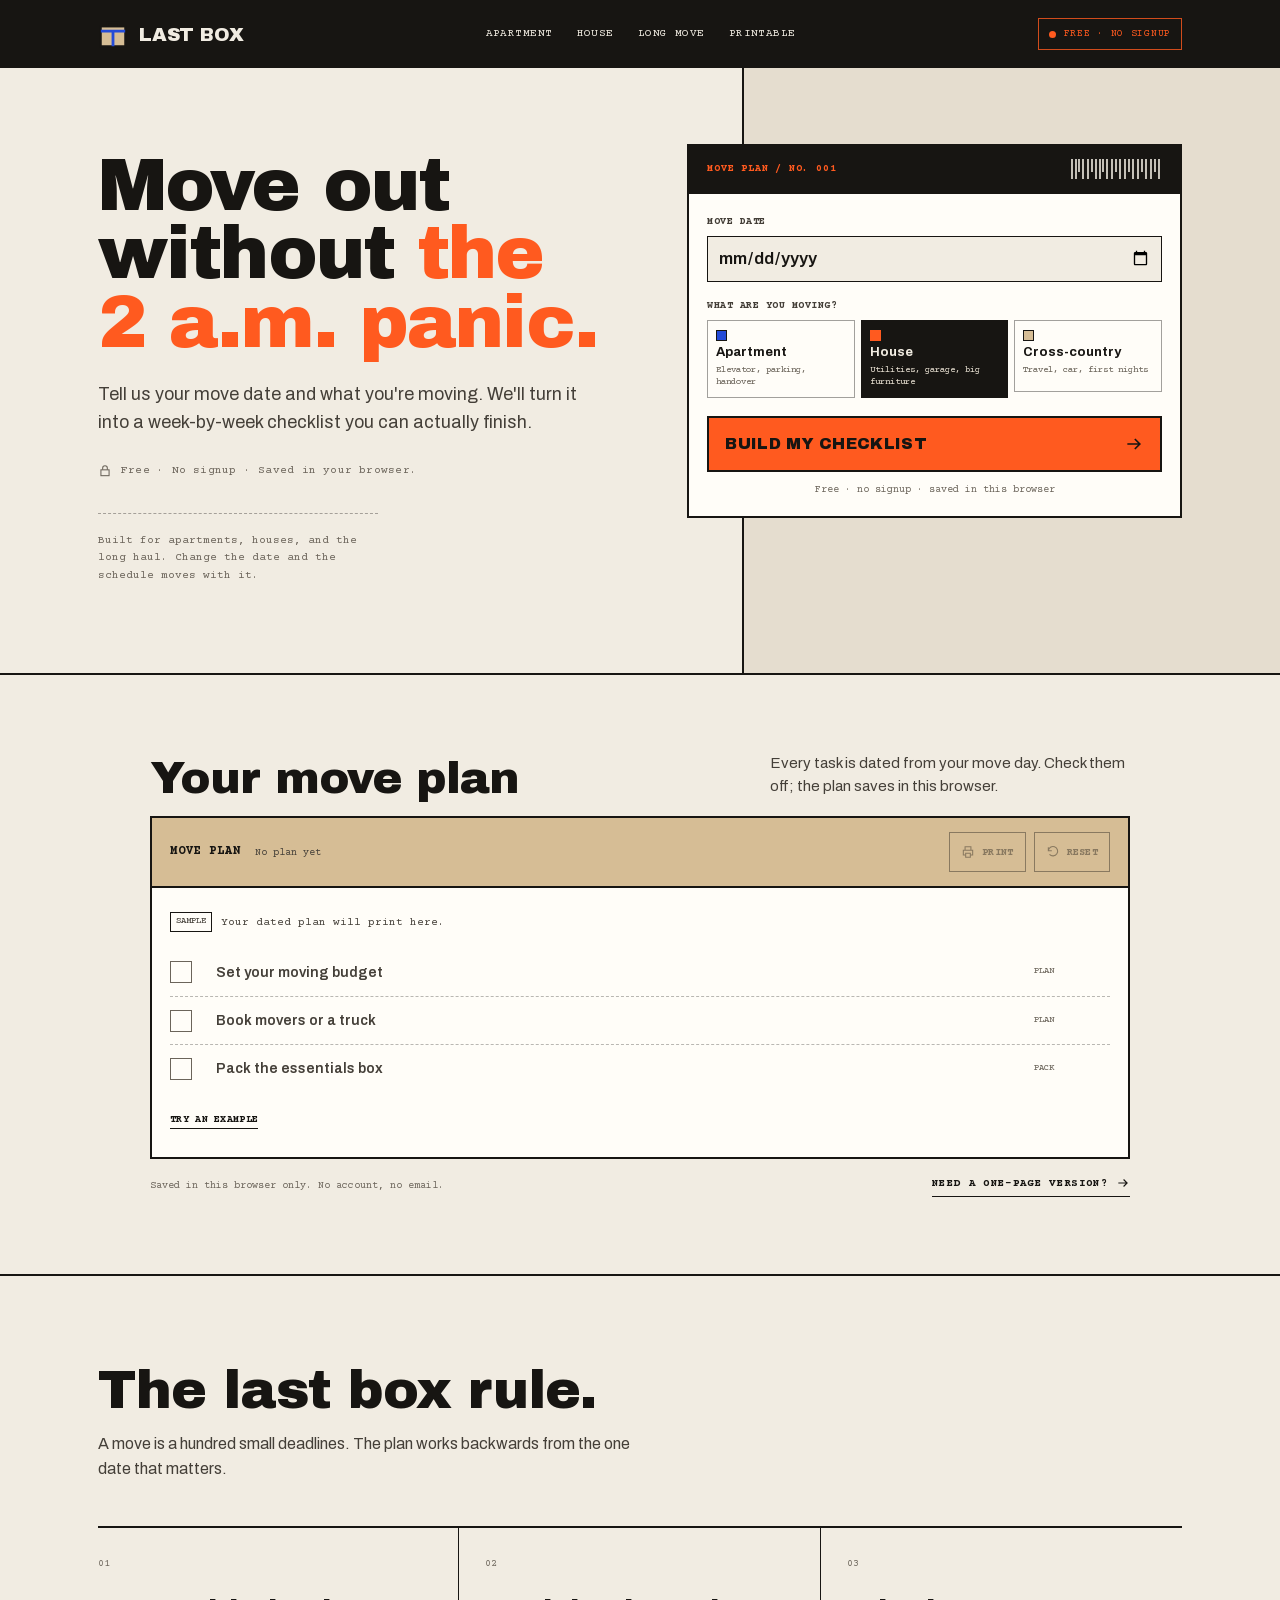
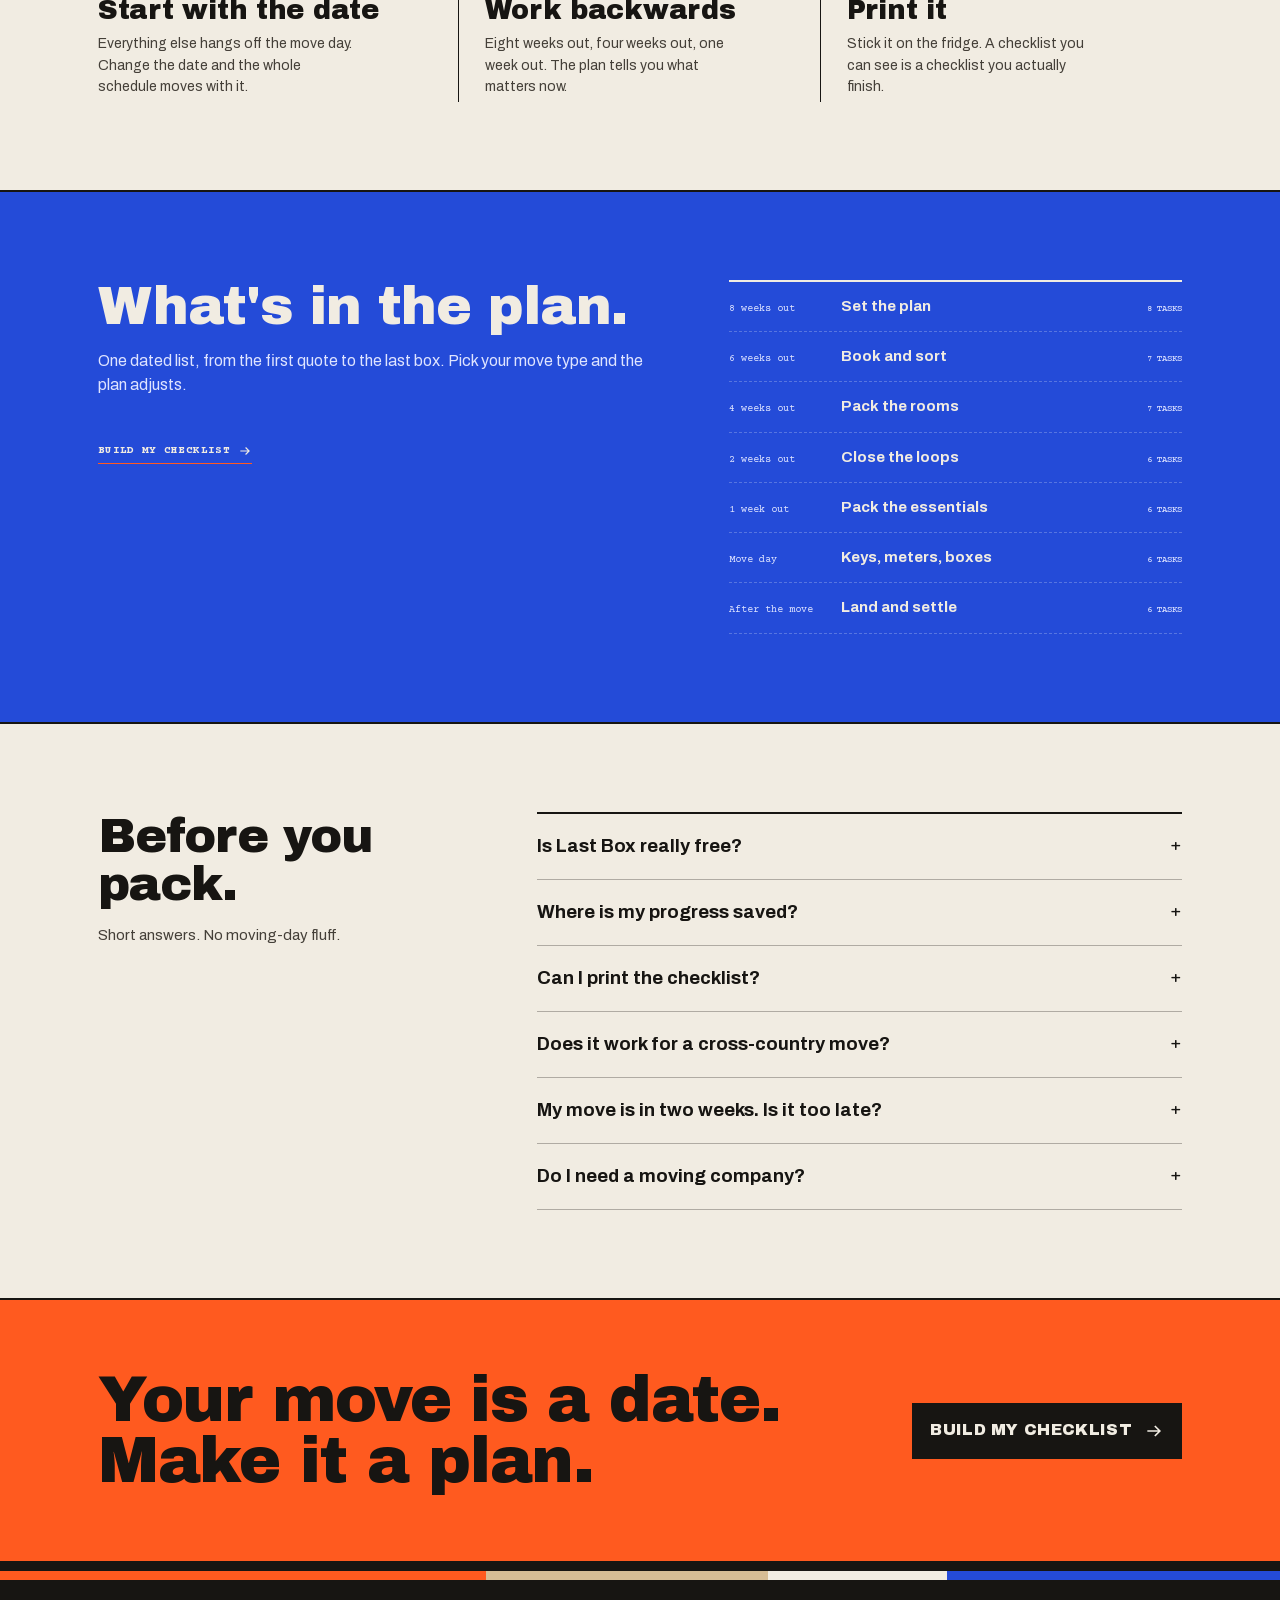
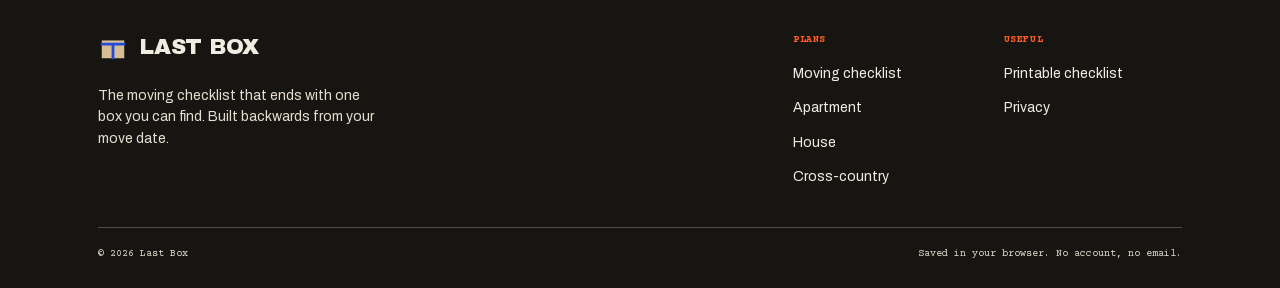
==== index.html @ 0ed886c5 "Launch Last Box preview" ====
<!doctype html>
<html lang="en">
<head>
<meta charset="utf-8">
<meta name="viewport" content="width=device-width, initial-scale=1">
<title>Moving Checklist — Personalized &amp; Printable | Last Box</title>
<meta name="description" content="Turn your move date and move type into a dated, week-by-week moving checklist. Free, printable, and saved in your browser.">
<link rel="canonical" href="https://fuchen5737.github.io/last-box/">
<meta name="theme-color" content="#171512">
<meta name="robots" content="noindex, nofollow">
<meta property="og:type" content="website">
<meta property="og:site_name" content="Last Box">
<meta property="og:title" content="Moving Checklist — Personalized &amp; Printable | Last Box">
<meta property="og:description" content="Turn your move date and move type into a dated, week-by-week moving checklist. Free, printable, and saved in your browser.">
<meta property="og:url" content="https://fuchen5737.github.io/last-box/">
<meta property="og:image" content="https://fuchen5737.github.io/last-box/assets/og.png">
<meta property="og:image:width" content="1200">
<meta property="og:image:height" content="630">
<meta name="twitter:card" content="summary_large_image">
<meta name="twitter:title" content="Moving Checklist — Personalized &amp; Printable | Last Box">
<meta name="twitter:description" content="Turn your move date and move type into a dated, week-by-week moving checklist. Free, printable, and saved in your browser.">
<meta name="twitter:image" content="https://fuchen5737.github.io/last-box/assets/og.png">
<link rel="icon" href="./assets/favicon.svg" type="image/svg+xml">
<link rel="preload" href="./assets/fonts/archivo-black-latin.woff2" as="font" type="font/woff2" crossorigin>
<link rel="preload" href="./assets/fonts/archivo-latin.woff2" as="font" type="font/woff2" crossorigin>
<link rel="stylesheet" href="./assets/styles.css">
<script type="application/ld+json">{"@context":"https://schema.org","@type":"WebApplication","name":"Last Box","url":"https://fuchen5737.github.io/last-box/","applicationCategory":"UtilitiesApplication","operatingSystem":"Any","browserRequirements":"Requires JavaScript","offers":{"@type":"Offer","price":"0","priceCurrency":"USD"},"description":"A free moving checklist that turns a move date and move type into a dated, week-by-week plan you can check off and print."}</script>
<script type="application/ld+json">{"@context":"https://schema.org","@type":"FAQPage","mainEntity":[{"@type":"Question","name":"Is Last Box really free?","acceptedAnswer":{"@type":"Answer","text":"Yes. No account, no email, and no paid unlock. Build as many plans as you need."}},{"@type":"Question","name":"Where is my progress saved?","acceptedAnswer":{"@type":"Answer","text":"In this browser, using local storage. Clearing your browser data or switching devices will clear the checks."}},{"@type":"Question","name":"Can I print the checklist?","acceptedAnswer":{"@type":"Answer","text":"Yes. Build a plan, then use the Print button. The printed sheet hides the site navigation and keeps the dated tasks."}},{"@type":"Question","name":"Does it work for a cross-country move?","acceptedAnswer":{"@type":"Answer","text":"Yes. Choose cross-country and the plan adds travel, car registration, mail forwarding, and a first-night plan."}},{"@type":"Question","name":"My move is in two weeks. Is it too late?","acceptedAnswer":{"@type":"Answer","text":"No. Start with the one-week and move-day phases; past-due items are marked so you can see what to do first."}},{"@type":"Question","name":"Do I need a moving company?","acceptedAnswer":{"@type":"Answer","text":"No. The plan works for movers, a rental truck, or a van full of friends. The tasks stay the same."}}]}</script>
</head>
<body data-page="home" data-preset-type="house">
<a class="skip-link" href="#generator">Skip to checklist</a>
<header class="site-header">
  <div class="wrap site-header__inner">
    <a class="brand" href="./" aria-label="Last Box home">
      <svg class="brand__mark" viewBox="0 0 32 32" aria-hidden="true"><rect x="3" y="8" width="26" height="21" fill="#d6bd95" stroke="#171512" stroke-width="2"/><path d="M3 13h26M16 13v16" stroke="#244bd8" stroke-width="3"/><path d="M10 8V4h12v4" fill="none" stroke="#171512" stroke-width="2"/></svg>
      <span>Last Box</span>
    </a>
    <nav class="site-nav" aria-label="Primary">
      <a href="./apartment-moving-checklist/">Apartment</a>
      <a href="./house-moving-checklist/">House</a>
      <a href="./cross-country-moving-checklist/">Long move</a>
      <a href="./printable-moving-checklist/">Printable</a>
    </nav>
    <span class="header-chip">Free · No signup</span>
  </div>
</header>
<main id="main">
<section class="hero" id="generator">
  <div class="wrap hero__inner">
    <div class="hero__copy reveal">
      <h1>Move out without <em>the 2 a.m. panic.</em></h1>
      <p class="hero__sub">Tell us your move date and what you're moving. We'll turn it into a week-by-week checklist you can actually finish.</p>
      <p class="hero__trust"><svg viewBox="0 0 24 24" fill="none" stroke="currentColor" stroke-width="1.8" aria-hidden="true"><rect x="5" y="10" width="14" height="10"/><path d="M8 10V7a4 4 0 0 1 8 0v3"/></svg> Free · No signup · Saved in your browser.</p>
      <p class="hero__note">Built for apartments, houses, and the long haul. Change the date and the schedule moves with it.</p>
    </div>
    <form class="move-form reveal reveal--2" id="move-form" novalidate>
  <div class="move-form__head">
    <strong>Move plan / No. 001</strong>
    <svg class="barcode" viewBox="0 0 92 20" aria-hidden="true"><path d="M2 0v20M6 0v20M9 0v13M13 0v20M18 0v20M22 0v13M26 0v20M30 0v20M33 0v13M37 0v20M42 0v20M46 0v13M50 0v20M55 0v20M59 0v13M63 0v20M68 0v20M72 0v13M76 0v20M81 0v20M85 0v13M89 0v20" stroke="currentColor" stroke-width="1.6"/></svg>
  </div>
  <div class="move-form__body">
    <div class="field">
      <label for="move-date">Move date</label>
      <input id="move-date" name="move-date" type="date" lang="en-US" required>
    </div>
    <fieldset class="fieldset">
      <legend>What are you moving?</legend>
      <div class="type-grid">
        <label class="type-option">
          <input type="radio" name="move-type" value="apartment">
          <span>Apartment<small>Elevator, parking, handover</small></span>
        </label>
        <label class="type-option">
          <input type="radio" name="move-type" value="house" checked>
          <span>House<small>Utilities, garage, big furniture</small></span>
        </label>
        <label class="type-option">
          <input type="radio" name="move-type" value="cross-country">
          <span>Cross-country<small>Travel, car, first nights</small></span>
        </label>
      </div>
    </fieldset>
    <p class="field__error" id="move-error" role="alert" hidden></p>
    <noscript><p class="field__hint"><strong>JavaScript is required.</strong> The checklist runs in your browser — enable it, then reload.</p></noscript>
    <button class="submit" type="submit">
      <span>Build my checklist</span>
      <svg viewBox="0 0 24 24" fill="none" stroke="currentColor" stroke-width="2" aria-hidden="true"><path d="M4 12h15M13 6l6 6-6 6"/></svg>
    </button>
    <p class="move-form__foot">Free · no signup · saved in this browser</p>
  </div>
</form>
  </div>
</section>
<section class="plan" id="plan" aria-labelledby="plan-title">
  <div class="wrap">
    <div class="plan__intro">
      <h2 id="plan-title">Your move plan</h2>
      <p>Every task is dated from your move day. Check them off; the plan saves in this browser.</p>
    </div>
    <div class="manifest">
      <div class="manifest__head">
        <div class="manifest__title">
          <h3>Move plan</h3>
          <span id="plan-meta">No plan yet</span>
        </div>
        <div class="manifest__tools">
          <button class="button-quiet" id="print-plan" type="button" disabled><svg viewBox="0 0 24 24" fill="none" stroke="currentColor" stroke-width="1.8" aria-hidden="true"><path d="M7 9V3h10v6M7 17H4v-8h16v8h-3M8 14h8v7H8z"/></svg><span>Print</span></button>
          <button class="button-quiet" id="reset-plan" type="button" disabled><svg viewBox="0 0 24 24" fill="none" stroke="currentColor" stroke-width="1.8" aria-hidden="true"><path d="M4 10a8 8 0 1 1 2 6M4 4v6h6"/></svg><span>Reset</span></button>
        </div>
      </div>
      <div class="progress" id="progress" hidden>
        <div class="progress__track"><div class="progress__bar" id="progress-bar"></div></div>
        <span class="progress__label" id="progress-label">0 / 0 done</span>
      </div>
      <div class="plan-empty" id="plan-empty">
        <p class="plan-empty__note"><span>Sample</span> Your dated plan will print here.</p>
        <div class="sample"><span class="sample__box"></span><strong>Set your moving budget</strong><em>Plan</em></div>
        <div class="sample"><span class="sample__box"></span><strong>Book movers or a truck</strong><em>Plan</em></div>
        <div class="sample"><span class="sample__box"></span><strong>Pack the essentials box</strong><em>Pack</em></div>
        <div class="empty-actions">
          <button class="link-button" id="fill-example" type="button">Try an example</button>
        </div>
      </div>
      <div id="plan-groups" hidden></div>
    </div>
    <div class="plan__foot">
      <span>Saved in this browser only. No account, no email.</span>
      <a class="text-link" href="./printable-moving-checklist/">Need a one-page version?<svg viewBox="0 0 24 24" fill="none" stroke="currentColor" stroke-width="2" aria-hidden="true"><path d="M4 12h15M13 6l6 6-6 6"/></svg></a>
    </div>
    <span class="sr-only" id="plan-status" role="status" aria-live="polite"></span>
  </div>
</section>
<section class="section" aria-labelledby="rules-title">
  <div class="wrap">
    <div class="section__head">
      <h2 id="rules-title">The last box rule.</h2>
      <p>A move is a hundred small deadlines. The plan works backwards from the one date that matters.</p>
    </div>
    <div class="rules">
      <div class="rule">
        <span class="rule__num">01</span>
        <h3>Start with the date</h3>
        <p>Everything else hangs off the move day. Change the date and the whole schedule moves with it.</p>
      </div>
      <div class="rule">
        <span class="rule__num">02</span>
        <h3>Work backwards</h3>
        <p>Eight weeks out, four weeks out, one week out. The plan tells you what matters now.</p>
      </div>
      <div class="rule">
        <span class="rule__num">03</span>
        <h3>Print it</h3>
        <p>Stick it on the fridge. A checklist you can see is a checklist you actually finish.</p>
      </div>
    </div>
  </div>
</section>
<section class="section section--tape" aria-labelledby="coverage-title">
  <div class="wrap coverage">
    <div>
      <div class="section__head">
        <h2 id="coverage-title">What's in the plan.</h2>
        <p>One dated list, from the first quote to the last box. Pick your move type and the plan adjusts.</p>
      </div>
      <div class="section__foot">
        <a class="text-link" href="#generator">Build my checklist<svg viewBox="0 0 24 24" fill="none" stroke="currentColor" stroke-width="2" aria-hidden="true"><path d="M4 12h15M13 6l6 6-6 6"/></svg></a>
      </div>
    </div>
    <div class="coverage__list" aria-label="Plan phases">
      <div class="coverage__item"><span>8 weeks out</span><strong>Set the plan</strong><em>8 tasks</em></div>
<div class="coverage__item"><span>6 weeks out</span><strong>Book and sort</strong><em>7 tasks</em></div>
<div class="coverage__item"><span>4 weeks out</span><strong>Pack the rooms</strong><em>7 tasks</em></div>
<div class="coverage__item"><span>2 weeks out</span><strong>Close the loops</strong><em>6 tasks</em></div>
<div class="coverage__item"><span>1 week out</span><strong>Pack the essentials</strong><em>6 tasks</em></div>
<div class="coverage__item"><span>Move day</span><strong>Keys, meters, boxes</strong><em>6 tasks</em></div>
<div class="coverage__item"><span>After the move</span><strong>Land and settle</strong><em>6 tasks</em></div>
    </div>
  </div>
</section>
<section class="section" aria-labelledby="faq-title">
  <div class="wrap faq">
    <div class="faq__intro">
      <h2 id="faq-title">Before you pack.</h2>
      <p>Short answers. No moving-day fluff.</p>
    </div>
    <div class="faq-list">
      <details class="faq-item"><summary>Is Last Box really free?</summary><p>Yes. No account, no email, and no paid unlock. Build as many plans as you need.</p></details>
<details class="faq-item"><summary>Where is my progress saved?</summary><p>In this browser, using local storage. Clearing your browser data or switching devices will clear the checks.</p></details>
<details class="faq-item"><summary>Can I print the checklist?</summary><p>Yes. Build a plan, then use the Print button. The printed sheet hides the site navigation and keeps the dated tasks.</p></details>
<details class="faq-item"><summary>Does it work for a cross-country move?</summary><p>Yes. Choose cross-country and the plan adds travel, car registration, mail forwarding, and a first-night plan.</p></details>
<details class="faq-item"><summary>My move is in two weeks. Is it too late?</summary><p>No. Start with the one-week and move-day phases; past-due items are marked so you can see what to do first.</p></details>
<details class="faq-item"><summary>Do I need a moving company?</summary><p>No. The plan works for movers, a rental truck, or a van full of friends. The tasks stay the same.</p></details>
    </div>
  </div>
</section>
<section class="cta" aria-labelledby="cta-title">
  <div class="wrap cta__inner">
    <h2 id="cta-title">Your move is a date. Make it a plan.</h2>
    <a class="submit" href="#generator"><span>Build my checklist</span><svg viewBox="0 0 24 24" fill="none" stroke="currentColor" stroke-width="2" aria-hidden="true"><path d="M4 12h15M13 6l6 6-6 6"/></svg></a>
  </div>
</section>
</main>
<footer class="site-footer">
  <div class="site-footer__bar" aria-hidden="true"><span></span><span></span><span></span><span></span></div>
  <div class="wrap">
    <div class="site-footer__inner">
      <div>
        <a class="brand" href="./"><svg class="brand__mark" viewBox="0 0 32 32" aria-hidden="true"><rect x="3" y="8" width="26" height="21" fill="#d6bd95" stroke="#171512" stroke-width="2"/><path d="M3 13h26M16 13v16" stroke="#244bd8" stroke-width="3"/><path d="M10 8V4h12v4" fill="none" stroke="#171512" stroke-width="2"/></svg><span>Last Box</span></a>
        <p class="site-footer__note">The moving checklist that ends with one box you can find. Built backwards from your move date.</p>
      </div>
      <div>
        <h2>Plans</h2>
        <ul>
          <li><a href="./">Moving checklist</a></li>
          <li><a href="./apartment-moving-checklist/">Apartment</a></li>
          <li><a href="./house-moving-checklist/">House</a></li>
          <li><a href="./cross-country-moving-checklist/">Cross-country</a></li>
        </ul>
      </div>
      <div>
        <h2>Useful</h2>
        <ul>
          <li><a href="./printable-moving-checklist/">Printable checklist</a></li>
          <li><a href="./privacy/">Privacy</a></li>
        </ul>
      </div>
    </div>
    <div class="site-footer__bottom">
      <span>© 2026 Last Box</span>
      <span>Saved in your browser. No account, no email.</span>
    </div>
  </div>
</footer>
<div class="toast" id="toast" role="status" aria-live="polite"></div>
<script type="module" src="./assets/app.js"></script>
</body>
</html>
---- assets/styles.css ----
@font-face {
  font-family: "Archivo Black";
  src: url("./fonts/archivo-black-latin.woff2") format("woff2");
  font-weight: 400;
  font-style: normal;
  font-display: swap;
}

@font-face {
  font-family: "Archivo";
  src: url("./fonts/archivo-latin.woff2") format("woff2");
  font-weight: 100 900;
  font-style: normal;
  font-display: swap;
}

@font-face {
  font-family: "Courier Prime";
  src: url("./fonts/courier-prime-400.woff2") format("woff2");
  font-weight: 400;
  font-style: normal;
  font-display: swap;
}

@font-face {
  font-family: "Courier Prime";
  src: url("./fonts/courier-prime-700.woff2") format("woff2");
  font-weight: 700;
  font-style: normal;
  font-display: swap;
}

:root {
  --paper: #f1ece2;
  --paper-deep: #e5ddcf;
  --kraft: #d6bd95;
  --white: #fffdf8;
  --ink: #171512;
  --ink-soft: #443f38;
  --ink-mute: #6b645a;
  --orange: #ff5a1f;
  --tape: #244bd8;
  --tape-dark: #17349a;
  --display: "Archivo Black", Impact, sans-serif;
  --body: "Archivo", "Helvetica Neue", Arial, sans-serif;
  --mono: "Courier Prime", "Courier New", monospace;
  --max: 1180px;
  --gutter: clamp(20px, 4vw, 48px);
  --ease: cubic-bezier(0.16, 1, 0.3, 1);
}

*,
*::before,
*::after {
  box-sizing: border-box;
}

[hidden] {
  display: none !important;
}

html {
  background: var(--paper);
  scroll-behavior: smooth;
  scrollbar-color: var(--ink) var(--paper);
}

::-webkit-scrollbar {
  width: 12px;
}

::-webkit-scrollbar-track {
  background: var(--paper);
}

::-webkit-scrollbar-thumb {
  background: var(--ink);
  border: 3px solid var(--paper);
}

body {
  margin: 0;
  background: var(--paper);
  color: var(--ink);
  font-family: var(--body);
  font-size: 17px;
  line-height: 1.55;
  -webkit-font-smoothing: antialiased;
  text-rendering: optimizeLegibility;
}

::selection {
  background: var(--orange);
  color: var(--ink);
}

:focus-visible {
  outline: 2px solid var(--tape);
  outline-offset: 3px;
}

.site-header :focus-visible,
.site-footer :focus-visible {
  outline-color: var(--orange);
}

a {
  color: inherit;
  text-underline-offset: 0.18em;
}

img,
svg {
  display: block;
  max-width: 100%;
}

button,
input {
  font: inherit;
  color: inherit;
}

button {
  cursor: pointer;
}

a.submit {
  text-decoration: none;
}

.wrap {
  width: 100%;
  max-width: var(--max);
  margin: 0 auto;
  padding-inline: var(--gutter);
}

.skip-link {
  position: absolute;
  left: 16px;
  top: -60px;
  z-index: 100;
  background: var(--orange);
  color: var(--ink);
  padding: 10px 14px;
  font-family: var(--mono);
  font-size: 12px;
  text-decoration: none;
}

.skip-link:focus {
  top: 12px;
}

/* Header */
.site-header {
  background: var(--ink);
  color: var(--paper);
}

.site-header__inner {
  min-height: 68px;
  display: flex;
  align-items: center;
  justify-content: space-between;
  gap: 24px;
}

.brand {
  display: inline-flex;
  align-items: center;
  gap: 11px;
  color: var(--paper);
  text-decoration: none;
  font-family: var(--display);
  font-size: 19px;
  line-height: 1;
  letter-spacing: -0.01em;
  text-transform: uppercase;
}

.brand__mark {
  width: 30px;
  height: 30px;
  flex: none;
}

.site-nav {
  display: flex;
  align-items: center;
  gap: 24px;
  font-family: var(--mono);
  font-size: 11px;
  letter-spacing: 0.04em;
  text-transform: uppercase;
}

.site-nav a {
  color: var(--paper);
  text-decoration: none;
  padding-block: 4px;
  border-bottom: 1px solid transparent;
}

.site-nav a:hover,
.site-nav a[aria-current="page"] {
  border-bottom-color: var(--orange);
}

.header-chip {
  display: inline-flex;
  align-items: center;
  gap: 8px;
  border: 1px solid rgba(255, 90, 31, 0.8);
  color: var(--orange);
  padding: 7px 10px;
  font-family: var(--mono);
  font-size: 10px;
  letter-spacing: 0.07em;
  text-transform: uppercase;
  white-space: nowrap;
}

.header-chip::before {
  content: "";
  width: 7px;
  height: 7px;
  background: var(--orange);
  border-radius: 50%;
}

/* Hero */
.hero {
  position: relative;
  overflow: hidden;
  background: var(--paper);
  border-bottom: 2px solid var(--ink);
}

.hero::before {
  content: "";
  position: absolute;
  top: 0;
  right: 0;
  width: 42%;
  height: 100%;
  background: var(--paper-deep);
  border-left: 2px solid var(--ink);
}

.hero__inner {
  position: relative;
  z-index: 1;
  display: grid;
  grid-template-columns: minmax(0, 1.03fr) minmax(360px, 0.97fr);
  gap: clamp(36px, 5vw, 72px);
  align-items: start;
  padding-block: clamp(46px, 6vw, 76px) clamp(56px, 7vw, 92px);
}

.hero__copy {
  max-width: 650px;
  padding-top: 8px;
}

.hero h1 {
  margin: 0;
  font-family: var(--display);
  font-size: clamp(3rem, 5.8vw, 5.1rem);
  font-weight: 400;
  line-height: 0.92;
  letter-spacing: -0.025em;
  text-wrap: balance;
}

.hero h1 em {
  font-style: normal;
  color: var(--orange);
}

.hero__sub {
  max-width: 46ch;
  margin: 24px 0 0;
  color: var(--ink-soft);
  font-size: clamp(1.03rem, 1.4vw, 1.18rem);
  line-height: 1.55;
}

.hero__trust {
  display: flex;
  align-items: center;
  gap: 9px;
  margin-top: 26px;
  font-family: var(--mono);
  font-size: 11px;
  letter-spacing: 0.02em;
  color: var(--ink-mute);
}

.hero__trust svg {
  width: 14px;
  height: 14px;
  flex: none;
}

.hero__note {
  max-width: 40ch;
  margin: 34px 0 0;
  padding-top: 18px;
  border-top: 1px dashed rgba(23, 21, 18, 0.35);
  font-family: var(--mono);
  font-size: 11px;
  line-height: 1.55;
  color: var(--ink-mute);
}

/* Box + label form */
.box-stack {
  position: relative;
  padding: 24px 0 0 24px;
}

.box-stack::before {
  content: "";
  position: absolute;
  inset: 0;
  background: var(--kraft);
  border: 2px solid var(--ink);
}

.box-stack::after {
  content: "";
  position: absolute;
  top: 6px;
  left: 50%;
  width: 104px;
  height: 22px;
  background: var(--tape);
  transform: translateX(-50%) rotate(-2deg);
}

.move-form {
  position: relative;
  z-index: 1;
  background: var(--white);
  border: 2px solid var(--ink);
}

.move-form__head {
  display: flex;
  align-items: center;
  justify-content: space-between;
  gap: 16px;
  padding: 13px 18px;
  border-bottom: 2px solid var(--ink);
  background: var(--ink);
  color: var(--paper);
  font-family: var(--mono);
  font-size: 10px;
  letter-spacing: 0.08em;
  text-transform: uppercase;
}

.move-form__head strong {
  color: var(--orange);
  font-weight: 700;
}

.barcode {
  width: 92px;
  height: 20px;
  color: var(--paper);
}

.move-form__body {
  padding: 20px 18px 18px;
}

.field {
  display: grid;
  gap: 6px;
  margin-bottom: 16px;
}

.field label,
.fieldset legend {
  font-family: var(--mono);
  font-size: 10px;
  font-weight: 700;
  letter-spacing: 0.05em;
  text-transform: uppercase;
  color: var(--ink-soft);
}

.field input {
  width: 100%;
  min-height: 46px;
  padding: 8px 10px;
  border: 1.5px solid var(--ink);
  border-radius: 0;
  background: var(--paper);
  font-family: var(--body);
  font-size: 17px;
  font-weight: 600;
  color: var(--ink);
  caret-color: var(--orange);
}

.field input:hover {
  background: var(--white);
}

.field input:focus {
  outline: 2px solid var(--tape);
  outline-offset: 1px;
}

.field input[aria-invalid="true"] {
  border-color: #b3200b;
  background: #fff1ed;
}

.field__hint,
.field__error {
  margin: 0;
  font-size: 12px;
  line-height: 1.4;
  color: var(--ink-mute);
}

.field__error {
  color: #9d1c08;
  font-weight: 700;
}

.fieldset {
  margin: 2px 0 18px;
  padding: 0;
  border: 0;
}

.fieldset > legend {
  padding: 0;
  margin-bottom: 7px;
}

.type-grid {
  display: grid;
  grid-template-columns: repeat(3, minmax(0, 1fr));
  gap: 6px;
}

.type-option {
  position: relative;
  display: block;
}

.type-option input {
  position: absolute;
  opacity: 0;
  pointer-events: none;
}

.type-option span {
  display: flex;
  flex-direction: column;
  gap: 4px;
  min-height: 72px;
  padding: 9px 8px;
  border: 1.5px solid rgba(23, 21, 18, 0.4);
  background: var(--white);
  font-family: var(--body);
  font-size: 13px;
  font-weight: 700;
  line-height: 1.2;
  cursor: pointer;
  transition: background 150ms ease, border-color 150ms ease;
}

.type-option span::before {
  content: "";
  width: 11px;
  height: 11px;
  border: 1.5px solid var(--ink);
  background: var(--swatch, var(--paper));
}

.type-option small {
  font-family: var(--mono);
  font-size: 9px;
  font-weight: 400;
  line-height: 1.3;
  color: var(--ink-mute);
}

.type-option:nth-child(1) span {
  --swatch: var(--tape);
}

.type-option:nth-child(2) span {
  --swatch: var(--orange);
}

.type-option:nth-child(3) span {
  --swatch: var(--kraft);
}

.type-option span:hover {
  border-color: var(--ink);
  background: var(--paper);
}

.type-option input:checked + span {
  background: var(--ink);
  border-color: var(--ink);
  color: var(--paper);
}

.type-option input:checked + span small {
  color: var(--paper-deep);
}

.type-option input:checked + span::before {
  background: var(--orange);
  border-color: var(--orange);
}

.type-option input:focus-visible + span {
  outline: 2px solid var(--tape);
  outline-offset: 2px;
}

.submit {
  display: flex;
  align-items: center;
  justify-content: space-between;
  gap: 12px;
  width: 100%;
  min-height: 56px;
  padding: 12px 16px;
  border: 2px solid var(--ink);
  background: var(--orange);
  color: var(--ink);
  font-family: var(--display);
  font-size: 16px;
  letter-spacing: 0.02em;
  text-transform: uppercase;
  transition: background 150ms ease, transform 150ms ease;
}

.submit:hover {
  background: var(--paper);
}

.submit:active {
  transform: translateY(1px);
}

.submit svg {
  width: 20px;
  height: 20px;
  flex: none;
}

.submit[disabled] {
  cursor: wait;
  opacity: 0.7;
}

.move-form__foot {
  margin: 10px 0 0;
  font-family: var(--mono);
  font-size: 10px;
  color: var(--ink-mute);
  text-align: center;
}

/* Plan */
.plan {
  padding-block: clamp(44px, 6vw, 78px);
}

.plan__intro {
  display: flex;
  align-items: end;
  justify-content: space-between;
  gap: 24px;
  max-width: 980px;
  margin: 0 auto 16px;
}

.plan__intro h2 {
  margin: 0;
  font-family: var(--display);
  font-size: clamp(1.9rem, 3.5vw, 2.8rem);
  font-weight: 400;
  line-height: 1;
  letter-spacing: -0.02em;
}

.plan__intro p {
  max-width: 40ch;
  margin: 0 0 2px;
  color: var(--ink-soft);
  font-size: 15px;
}

.manifest {
  max-width: 980px;
  margin: 0 auto;
  border: 2px solid var(--ink);
  background: var(--white);
}

.manifest__head {
  display: flex;
  align-items: center;
  justify-content: space-between;
  gap: 20px;
  padding: 14px 18px;
  background: var(--kraft);
  border-bottom: 2px solid var(--ink);
}

.manifest__title {
  display: flex;
  align-items: center;
  gap: 14px;
}

.manifest__title h3 {
  margin: 0;
  font-family: var(--mono);
  font-size: 12px;
  font-weight: 700;
  letter-spacing: 0.07em;
  text-transform: uppercase;
}

.manifest__title span {
  font-family: var(--mono);
  font-size: 10px;
  color: var(--ink-soft);
}

.manifest__tools {
  display: flex;
  gap: 8px;
  flex-wrap: wrap;
}

.button-quiet {
  display: inline-flex;
  align-items: center;
  justify-content: center;
  gap: 7px;
  min-height: 40px;
  padding: 7px 11px;
  border: 1.5px solid var(--ink);
  background: transparent;
  color: var(--ink);
  font-family: var(--mono);
  font-size: 10px;
  font-weight: 700;
  letter-spacing: 0.03em;
  text-transform: uppercase;
  transition: background 150ms ease;
}

.button-quiet svg {
  width: 14px;
  height: 14px;
  flex: none;
}

.button-quiet:hover {
  background: var(--orange);
}

.button-quiet:disabled {
  cursor: not-allowed;
  opacity: 0.4;
}

.progress {
  display: grid;
  grid-template-columns: minmax(0, 1fr) auto;
  align-items: center;
  gap: 16px;
  padding: 13px 18px;
  border-bottom: 1px dashed rgba(23, 21, 18, 0.4);
}

.progress__track {
  height: 14px;
  border: 1.5px solid var(--ink);
  background: var(--paper-deep);
}

.progress__bar {
  width: 0;
  height: 100%;
  background: var(--orange);
  transition: width 280ms var(--ease);
}

.progress__label {
  font-family: var(--mono);
  font-size: 10px;
  font-weight: 700;
  letter-spacing: 0.02em;
  white-space: nowrap;
}

.plan-empty {
  padding: 24px 18px 28px;
}

.plan-empty__note {
  display: flex;
  align-items: center;
  gap: 9px;
  margin: 0 0 16px;
  font-family: var(--mono);
  font-size: 11px;
  color: var(--ink-soft);
}

.plan-empty__note span {
  border: 1px solid var(--ink);
  padding: 2px 5px;
  font-size: 9px;
  text-transform: uppercase;
}

.sample {
  display: grid;
  grid-template-columns: 34px minmax(0, 1fr) 76px;
  align-items: center;
  gap: 12px;
  min-height: 48px;
  border-top: 1px dashed rgba(23, 21, 18, 0.3);
  color: var(--ink-mute);
}

.sample:first-of-type {
  border-top: 0;
}

.sample__box {
  width: 22px;
  height: 22px;
  border: 1.5px solid var(--ink-mute);
}

.sample strong {
  font-size: 14px;
  font-weight: 600;
  color: var(--ink-soft);
}

.sample em {
  font-family: var(--mono);
  font-size: 9px;
  font-style: normal;
  text-transform: uppercase;
}

.empty-actions {
  display: flex;
  align-items: center;
  gap: 14px;
  flex-wrap: wrap;
  margin-top: 20px;
}

.link-button {
  padding: 0;
  border: 0;
  border-bottom: 1px solid currentColor;
  background: transparent;
  color: var(--ink);
  font-family: var(--mono);
  font-size: 10px;
  font-weight: 700;
  letter-spacing: 0.03em;
  text-transform: uppercase;
}

.link-button:hover {
  color: var(--orange);
}

.task-list {
  list-style: none;
  margin: 0;
  padding: 0;
}

.phase {
  border-top: 2px solid var(--ink);
}

.phase__head {
  display: flex;
  align-items: baseline;
  justify-content: space-between;
  gap: 18px;
  padding: 10px 18px;
  background: var(--ink);
  color: var(--paper);
}

.phase__head h3 {
  margin: 0;
  font-family: var(--display);
  font-size: 18px;
  font-weight: 400;
  letter-spacing: 0.01em;
  text-transform: uppercase;
}

.phase__head span {
  font-family: var(--mono);
  font-size: 10px;
  color: var(--orange);
}

.task {
  display: grid;
  grid-template-columns: 34px minmax(0, 1fr);
  gap: 12px;
  padding: 13px 18px;
  border-bottom: 1px dashed rgba(23, 21, 18, 0.28);
}

.task:last-child {
  border-bottom: 0;
}

.task:hover {
  background: #fff4ec;
}

.task__check {
  display: grid;
  place-items: start center;
  padding-top: 2px;
  cursor: pointer;
}

.task__check input {
  position: absolute;
  opacity: 0;
  pointer-events: none;
}

.task__box {
  display: grid;
  place-items: center;
  width: 24px;
  height: 24px;
  border: 1.8px solid var(--ink);
  background: var(--white);
}

.task__box::after {
  content: "";
  width: 12px;
  height: 7px;
  border-left: 3px solid var(--ink);
  border-bottom: 3px solid var(--ink);
  transform: rotate(-45deg) translate(1px, -1px) scale(0);
  transition: transform 140ms var(--ease);
}

.task__check input:checked + .task__box {
  background: var(--orange);
}

.task__check input:checked + .task__box::after {
  transform: rotate(-45deg) translate(1px, -1px) scale(1);
}

.task__check input:focus-visible + .task__box {
  outline: 2px solid var(--tape);
  outline-offset: 2px;
}

.task__body {
  min-width: 0;
}

.task h4 {
  margin: 0;
  font-size: 16px;
  font-weight: 700;
  line-height: 1.3;
}

.task p {
  margin: 3px 0 0;
  color: var(--ink-soft);
  font-size: 13px;
  line-height: 1.45;
}

.task__meta {
  display: flex;
  align-items: center;
  gap: 10px;
  flex-wrap: wrap;
  margin-top: 6px;
  font-family: var(--mono);
  font-size: 9px;
  text-transform: uppercase;
  color: var(--ink-mute);
}

.tag {
  border: 1px solid rgba(23, 21, 18, 0.35);
  padding: 2px 5px;
  color: var(--ink-soft);
}

.due {
  color: var(--ink-mute);
}

.due--past {
  color: #9d1c08;
  font-weight: 700;
}

.task.is-done h4 {
  color: var(--ink-mute);
  text-decoration: line-through;
  text-decoration-thickness: 1.5px;
}

.task.is-done p {
  opacity: 0.6;
}

.plan__foot {
  display: flex;
  align-items: center;
  justify-content: space-between;
  gap: 18px;
  flex-wrap: wrap;
  max-width: 980px;
  margin: 16px auto 0;
  font-family: var(--mono);
  font-size: 10px;
  color: var(--ink-mute);
}

.plan__foot .link-button {
  font-size: 10px;
}

/* Sections */
.section {
  padding-block: clamp(52px, 7vw, 88px);
  border-top: 2px solid var(--ink);
}

.section--tape {
  background: var(--tape);
  color: var(--paper);
  border-top-color: var(--ink);
}

.section__head {
  max-width: 780px;
  margin-bottom: clamp(28px, 4vw, 44px);
}

.section__head h2 {
  margin: 0;
  font-family: var(--display);
  font-size: clamp(2.1rem, 4.2vw, 3.5rem);
  font-weight: 400;
  line-height: 0.98;
  letter-spacing: -0.02em;
  text-wrap: balance;
}

.section__head p {
  max-width: 62ch;
  margin: 16px 0 0;
  color: var(--ink-soft);
  font-size: 16px;
}

.section--tape .section__head p {
  color: #dfe4ff;
}

.rules {
  display: grid;
  grid-template-columns: repeat(3, minmax(0, 1fr));
  border-top: 2px solid var(--ink);
}

.rule {
  padding: 20px 26px 4px 0;
  border-right: 1.5px solid var(--ink);
}

.rule:last-child {
  border-right: 0;
  padding-right: 0;
}

.rule + .rule {
  padding-left: 26px;
}

.rule__num {
  font-family: var(--mono);
  font-size: 10px;
  color: var(--ink-mute);
}

.rule h3 {
  margin: 22px 0 8px;
  font-family: var(--display);
  font-size: clamp(1.3rem, 2.2vw, 1.7rem);
  font-weight: 400;
  line-height: 1.05;
  letter-spacing: -0.01em;
}

.rule p {
  max-width: 32ch;
  margin: 0;
  color: var(--ink-soft);
  font-size: 14px;
}

.coverage {
  display: grid;
  grid-template-columns: 1.1fr 0.9fr;
  gap: clamp(32px, 6vw, 80px);
  align-items: start;
}

.coverage__list {
  border-top: 2px solid var(--ink);
}

.coverage__item {
  display: grid;
  grid-template-columns: 100px minmax(0, 1fr) auto;
  gap: 12px;
  align-items: baseline;
  padding: 13px 0;
  border-bottom: 1px dashed rgba(23, 21, 18, 0.32);
}

.coverage__item span:first-child {
  font-family: var(--mono);
  font-size: 10px;
  color: var(--ink-mute);
  white-space: nowrap;
}

.coverage__item strong {
  font-size: 15px;
  font-weight: 700;
}

.coverage__item em {
  font-family: var(--mono);
  font-size: 9px;
  font-style: normal;
  text-transform: uppercase;
  color: var(--ink-mute);
  text-align: right;
}

.section--tape .coverage__list {
  border-top-color: var(--paper);
}

.section--tape .coverage__item {
  border-bottom-color: rgba(238, 241, 245, 0.25);
}

.section--tape .coverage__item span:first-child,
.section--tape .coverage__item em {
  color: #dfe4ff;
}

.section--tape .coverage__item strong {
  color: var(--paper);
}

.section__foot {
  display: flex;
  align-items: center;
  gap: 18px;
  flex-wrap: wrap;
  margin-top: 24px;
}

.text-link {
  display: inline-flex;
  align-items: center;
  gap: 8px;
  color: var(--ink);
  font-family: var(--mono);
  font-size: 11px;
  font-weight: 700;
  letter-spacing: 0.03em;
  text-transform: uppercase;
  text-decoration: none;
  border-bottom: 1.5px solid var(--ink);
  padding-bottom: 4px;
}

.text-link:hover {
  color: var(--orange);
  border-color: var(--orange);
}

.text-link svg {
  width: 14px;
  height: 14px;
}

.section--tape .text-link {
  color: var(--paper);
  border-color: var(--orange);
}

.section--tape .text-link:hover {
  color: var(--orange);
}

.faq {
  display: grid;
  grid-template-columns: minmax(240px, 0.72fr) minmax(0, 1.28fr);
  gap: clamp(32px, 6vw, 88px);
  align-items: start;
}

.faq__intro h2 {
  margin: 0;
  font-family: var(--display);
  font-size: clamp(2rem, 3.8vw, 3rem);
  font-weight: 400;
  line-height: 1;
  letter-spacing: -0.02em;
}

.faq__intro p {
  max-width: 30ch;
  margin: 16px 0 0;
  color: var(--ink-soft);
  font-size: 15px;
}

.faq-list {
  border-top: 2px solid var(--ink);
}

.faq-item {
  border-bottom: 1px solid rgba(23, 21, 18, 0.3);
}

.faq-item summary {
  display: flex;
  align-items: center;
  justify-content: space-between;
  gap: 18px;
  padding: 17px 0;
  list-style: none;
  cursor: pointer;
  font-size: clamp(1rem, 1.6vw, 1.15rem);
  font-weight: 700;
}

.faq-item summary::-webkit-details-marker {
  display: none;
}

.faq-item summary::after {
  content: "+";
  flex: none;
  font-family: var(--mono);
  font-size: 20px;
  font-weight: 400;
}

.faq-item[open] summary::after {
  content: "−";
  color: var(--orange);
}

.faq-item p {
  max-width: 66ch;
  margin: 0;
  padding: 0 0 18px;
  color: var(--ink-soft);
  font-size: 15px;
}

.cta {
  background: var(--orange);
  color: var(--ink);
  padding-block: clamp(44px, 6vw, 70px);
  border-top: 2px solid var(--ink);
}

.cta__inner {
  display: flex;
  align-items: center;
  justify-content: space-between;
  gap: 28px;
  flex-wrap: wrap;
}

.cta h2 {
  max-width: 16ch;
  margin: 0;
  font-family: var(--display);
  font-size: clamp(2.2rem, 5vw, 4.1rem);
  font-weight: 400;
  line-height: 0.95;
  letter-spacing: -0.02em;
}

.cta .submit {
  width: auto;
  min-width: 240px;
  background: var(--ink);
  color: var(--paper);
  border-color: var(--ink);
}

.cta .submit:hover {
  background: var(--tape);
  color: var(--paper);
}

/* Content pages */
.page-hero {
  background: var(--ink);
  color: var(--paper);
  padding-block: clamp(46px, 6vw, 82px);
  border-bottom: 2px solid var(--ink);
}

.page-hero h1 {
  max-width: 16ch;
  margin: 0;
  font-family: var(--display);
  font-size: clamp(2.7rem, 5.2vw, 4.6rem);
  font-weight: 400;
  line-height: 0.94;
  letter-spacing: -0.02em;
  text-wrap: balance;
}

.page-hero p {
  max-width: 56ch;
  margin: 20px 0 0;
  color: var(--paper-deep);
  font-size: clamp(1rem, 1.4vw, 1.15rem);
}

.page-hero__links {
  display: flex;
  gap: 18px;
  flex-wrap: wrap;
  margin-top: 26px;
  font-family: var(--mono);
  font-size: 10px;
  text-transform: uppercase;
}

.page-hero__links a {
  color: var(--paper);
  text-decoration: none;
  border-bottom: 1px solid rgba(238, 241, 245, 0.45);
  padding-bottom: 3px;
}

.page-hero__links a:hover {
  color: var(--orange);
  border-color: var(--orange);
}

.page-body {
  padding-block: clamp(44px, 6vw, 80px);
}

.prose {
  max-width: 720px;
  margin-inline: auto;
}

.prose h2 {
  margin: 40px 0 12px;
  font-family: var(--display);
  font-size: clamp(1.7rem, 2.8vw, 2.2rem);
  font-weight: 400;
  line-height: 1.05;
  letter-spacing: -0.015em;
}

.prose h2:first-child {
  margin-top: 0;
}

.prose p,
.prose li {
  color: var(--ink-soft);
  font-size: 16px;
}

.prose ul {
  padding-left: 1.2em;
  margin: 12px 0;
}

.prose li {
  margin: 6px 0;
}

.prose a {
  color: var(--ink);
  text-decoration-color: var(--orange);
  text-decoration-thickness: 2px;
}

.prose .submit,
.section__foot .submit {
  width: auto;
  display: inline-flex;
  justify-content: center;
}

.note-box {
  margin: 28px 0;
  padding: 16px 18px;
  border: 1.5px solid var(--ink);
  background: var(--paper-deep);
  font-size: 15px;
}

.note-box strong {
  display: block;
  margin-bottom: 4px;
  font-family: var(--mono);
  font-size: 10px;
  letter-spacing: 0.05em;
  text-transform: uppercase;
}

.print-list {
  border-top: 2px solid var(--ink);
  margin: 20px 0 28px;
}

.print-list__row {
  display: grid;
  grid-template-columns: 30px minmax(0, 1fr) auto;
  gap: 12px;
  padding: 11px 0;
  border-bottom: 1px dashed rgba(23, 21, 18, 0.32);
  font-size: 14px;
}

.print-list__row span:first-child {
  font-family: var(--mono);
  font-size: 10px;
  color: var(--ink-mute);
}

.print-list__row span:last-child {
  font-family: var(--mono);
  font-size: 9px;
  text-transform: uppercase;
  color: var(--ink-mute);
}

/* Footer */
.site-footer {
  background: var(--ink);
  color: var(--paper);
  padding-top: 10px;
}

.site-footer__bar {
  display: grid;
  grid-template-columns: 38% 22% 14% 26%;
  height: 9px;
  margin-bottom: clamp(34px, 5vw, 52px);
}

.site-footer__bar span:nth-child(1) {
  background: var(--orange);
}

.site-footer__bar span:nth-child(2) {
  background: var(--kraft);
}

.site-footer__bar span:nth-child(3) {
  background: var(--paper);
}

.site-footer__bar span:nth-child(4) {
  background: var(--tape);
}

.site-footer__inner {
  display: grid;
  grid-template-columns: minmax(0, 1.3fr) repeat(2, minmax(120px, 0.35fr));
  gap: 32px;
  padding-bottom: 38px;
}

.site-footer .brand {
  font-size: 22px;
}

.site-footer__note {
  max-width: 36ch;
  margin: 14px 0 0;
  color: var(--paper-deep);
  font-size: 14px;
}

.site-footer h2 {
  margin: 0 0 12px;
  font-family: var(--mono);
  font-size: 10px;
  font-weight: 700;
  letter-spacing: 0.06em;
  text-transform: uppercase;
  color: var(--orange);
}

.site-footer ul {
  list-style: none;
  margin: 0;
  padding: 0;
  display: grid;
  gap: 8px;
}

.site-footer a {
  color: var(--paper);
  text-decoration: none;
  font-size: 14px;
}

.site-footer a:hover {
  text-decoration: underline;
  text-decoration-color: var(--orange);
}

.site-footer__bottom {
  display: flex;
  align-items: center;
  justify-content: space-between;
  gap: 18px;
  flex-wrap: wrap;
  padding-block: 18px 26px;
  border-top: 1px solid rgba(238, 241, 245, 0.25);
  font-family: var(--mono);
  font-size: 10px;
  color: var(--paper-deep);
}

.toast {
  position: fixed;
  left: 50%;
  bottom: 24px;
  z-index: 60;
  transform: translate(-50%, 18px);
  max-width: calc(100% - 32px);
  padding: 11px 16px;
  border: 1.5px solid var(--orange);
  background: var(--ink);
  color: var(--paper);
  font-family: var(--mono);
  font-size: 11px;
  opacity: 0;
  pointer-events: none;
  transition: opacity 180ms ease, transform 240ms var(--ease);
}

.toast.is-visible {
  opacity: 1;
  transform: translate(-50%, 0);
}

.sr-only {
  position: absolute;
  width: 1px;
  height: 1px;
  padding: 0;
  margin: -1px;
  overflow: hidden;
  clip: rect(0, 0, 0, 0);
  white-space: nowrap;
  border: 0;
}

.reveal {
  animation: rise-in 650ms var(--ease) both;
}

.reveal--2 {
  animation-delay: 90ms;
}

@keyframes rise-in {
  from {
    opacity: 0;
    transform: translateY(14px);
  }
  to {
    opacity: 1;
    transform: translateY(0);
  }
}

@media (max-width: 1020px) {
  .hero__inner {
    grid-template-columns: 1fr;
    gap: 42px;
  }

  .hero__copy {
    max-width: 760px;
  }

  .box-stack {
    max-width: 620px;
  }

  .coverage {
    grid-template-columns: 1fr;
  }
}

@media (max-width: 820px) {
  .site-nav {
    display: none;
  }

  .plan__intro {
    align-items: start;
    flex-direction: column;
    gap: 10px;
  }

  .manifest__head {
    align-items: flex-start;
    flex-direction: column;
  }

  .manifest__tools {
    width: 100%;
  }

  .button-quiet {
    flex: 1;
  }

  .rules {
    grid-template-columns: 1fr;
    border-top: 0;
  }

  .rule {
    border-right: 0;
    border-top: 2px solid var(--ink);
    padding: 20px 0 24px;
  }

  .rule + .rule {
    padding-left: 0;
  }

  .rule h3 {
    margin-top: 14px;
  }

  .faq {
    grid-template-columns: 1fr;
    gap: 26px;
  }

  .site-footer__inner {
    grid-template-columns: 1fr 1fr;
  }

  .site-footer__inner > div:first-child {
    grid-column: 1 / -1;
  }
}

@media (max-width: 560px) {
  body {
    font-size: 16px;
  }

  .site-header__inner {
    min-height: 62px;
  }

  .brand {
    font-size: 16px;
  }

  .brand__mark {
    width: 25px;
    height: 25px;
  }

  .header-chip {
    font-size: 9px;
    padding: 6px 8px;
  }

  .hero h1 {
    font-size: clamp(2.7rem, 12vw, 3.5rem);
  }

  .box-stack {
    padding: 18px 0 0 18px;
  }

  .move-form__body {
    padding: 16px 14px 14px;
  }

  .type-grid {
    grid-template-columns: 1fr;
  }

  .coverage__item {
    grid-template-columns: 88px minmax(0, 1fr) auto;
  }

  .type-option span {
    min-height: 56px;
    flex-direction: row;
    align-items: center;
  }

  .type-option small {
    margin-left: auto;
    text-align: right;
  }

  .manifest__head {
    padding: 12px 14px;
  }

  .progress {
    grid-template-columns: 1fr;
    gap: 8px;
    padding-inline: 14px;
  }

  .task {
    grid-template-columns: 30px minmax(0, 1fr);
    padding-inline: 14px;
  }

  .phase__head {
    padding-inline: 14px;
  }

  .phase__head h3 {
    font-size: 15px;
  }

  .plan-empty {
    padding-inline: 14px;
  }

  .cta__inner {
    align-items: flex-start;
    flex-direction: column;
  }

  .cta .submit {
    width: 100%;
  }

  .site-footer__inner {
    grid-template-columns: 1fr;
  }

  .site-footer__bottom {
    justify-content: flex-start;
  }
}

@media (prefers-reduced-motion: reduce) {
  html {
    scroll-behavior: auto;
  }

  *,
  *::before,
  *::after {
    animation-duration: 0.01ms !important;
    animation-iteration-count: 1 !important;
    transition-duration: 0.01ms !important;
  }
}

@media print {
  .site-header,
  .hero,
  .site-footer,
  .plan__intro,
  .manifest__tools,
  .plan__foot,
  .section,
  .cta,
  .toast {
    display: none !important;
  }

  body {
    background: #fff;
    color: #000;
  }

  .plan {
    padding: 0;
  }

  .manifest {
    border: 0;
    max-width: none;
  }

  .progress {
    border-bottom: 1px solid #000;
  }

  .progress__track {
    border-color: #000;
    background: #fff;
  }

  .progress__bar {
    background: #000;
  }

  .task {
    break-inside: avoid;
    border-bottom: 1px solid #ccc;
  }

  .task__check input:checked + .task__box {
    background: #000;
  }

  .task__box {
    border-color: #000;
  }
}
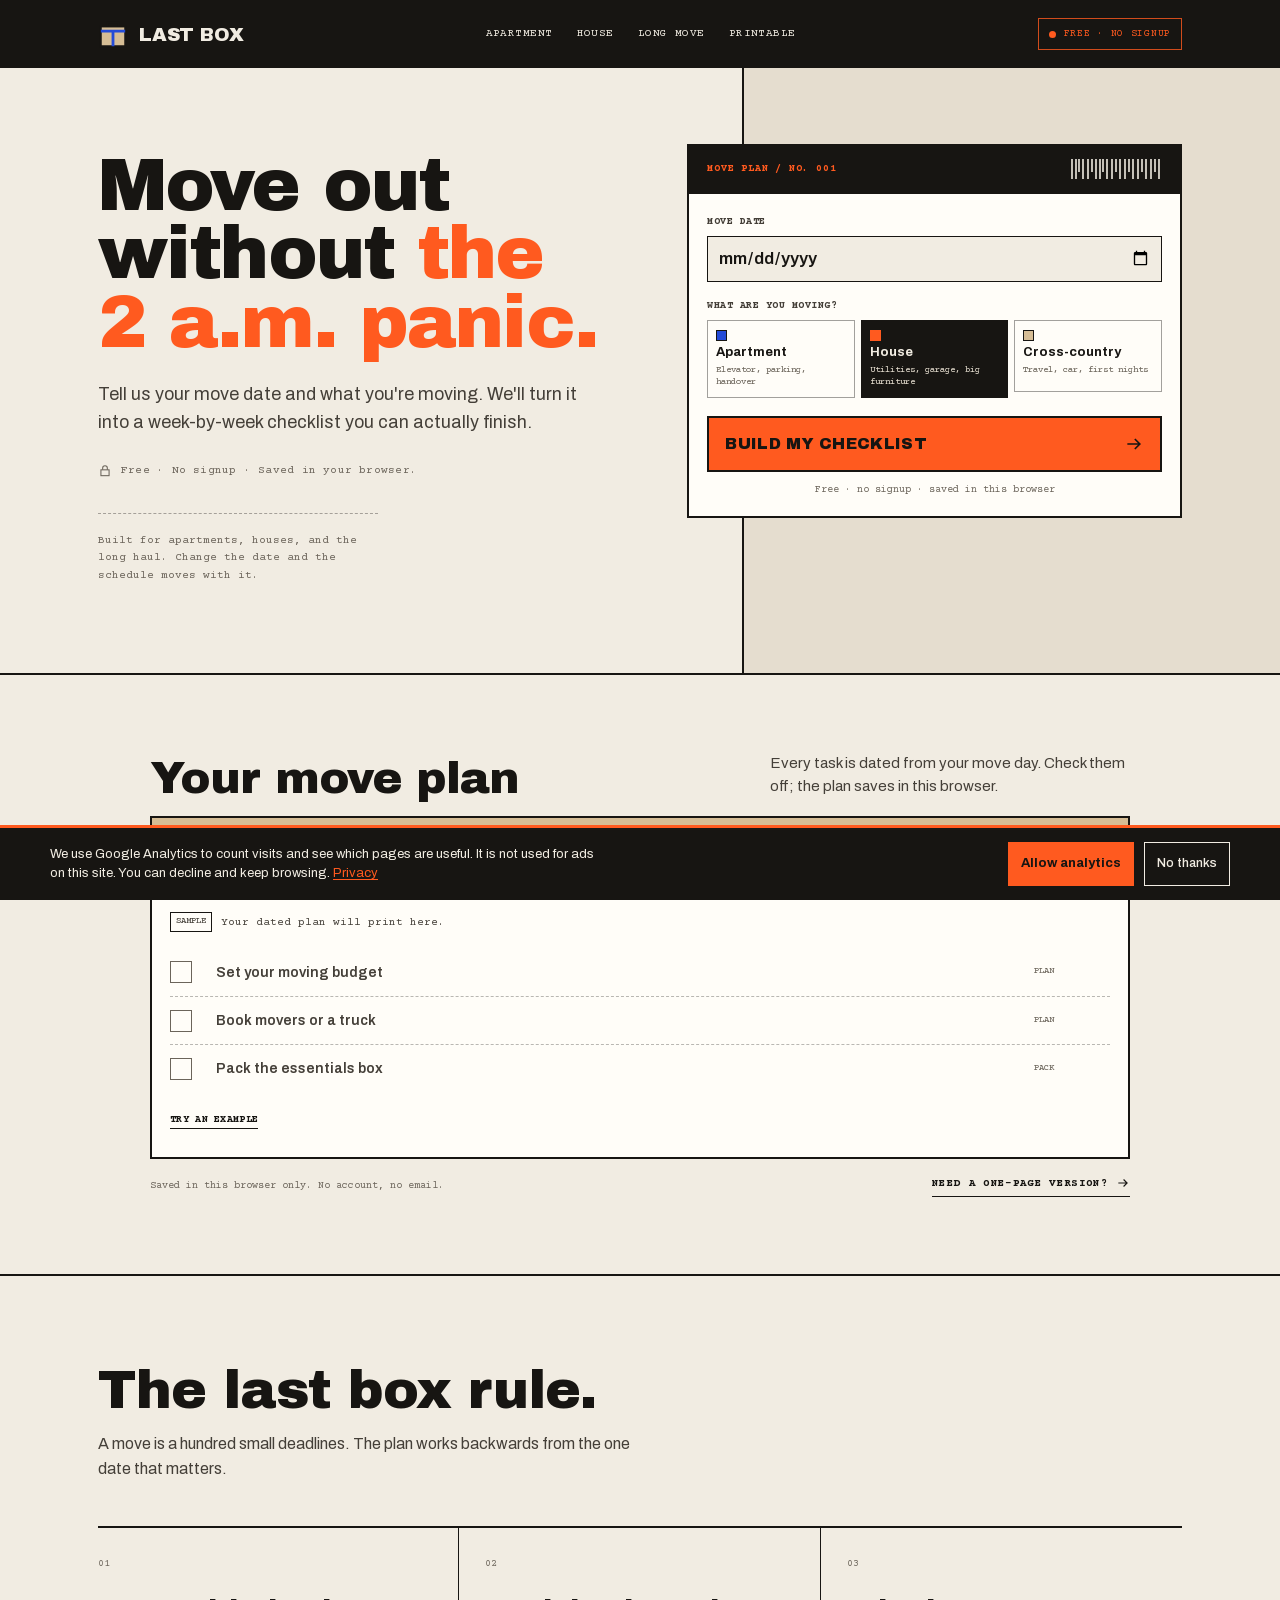
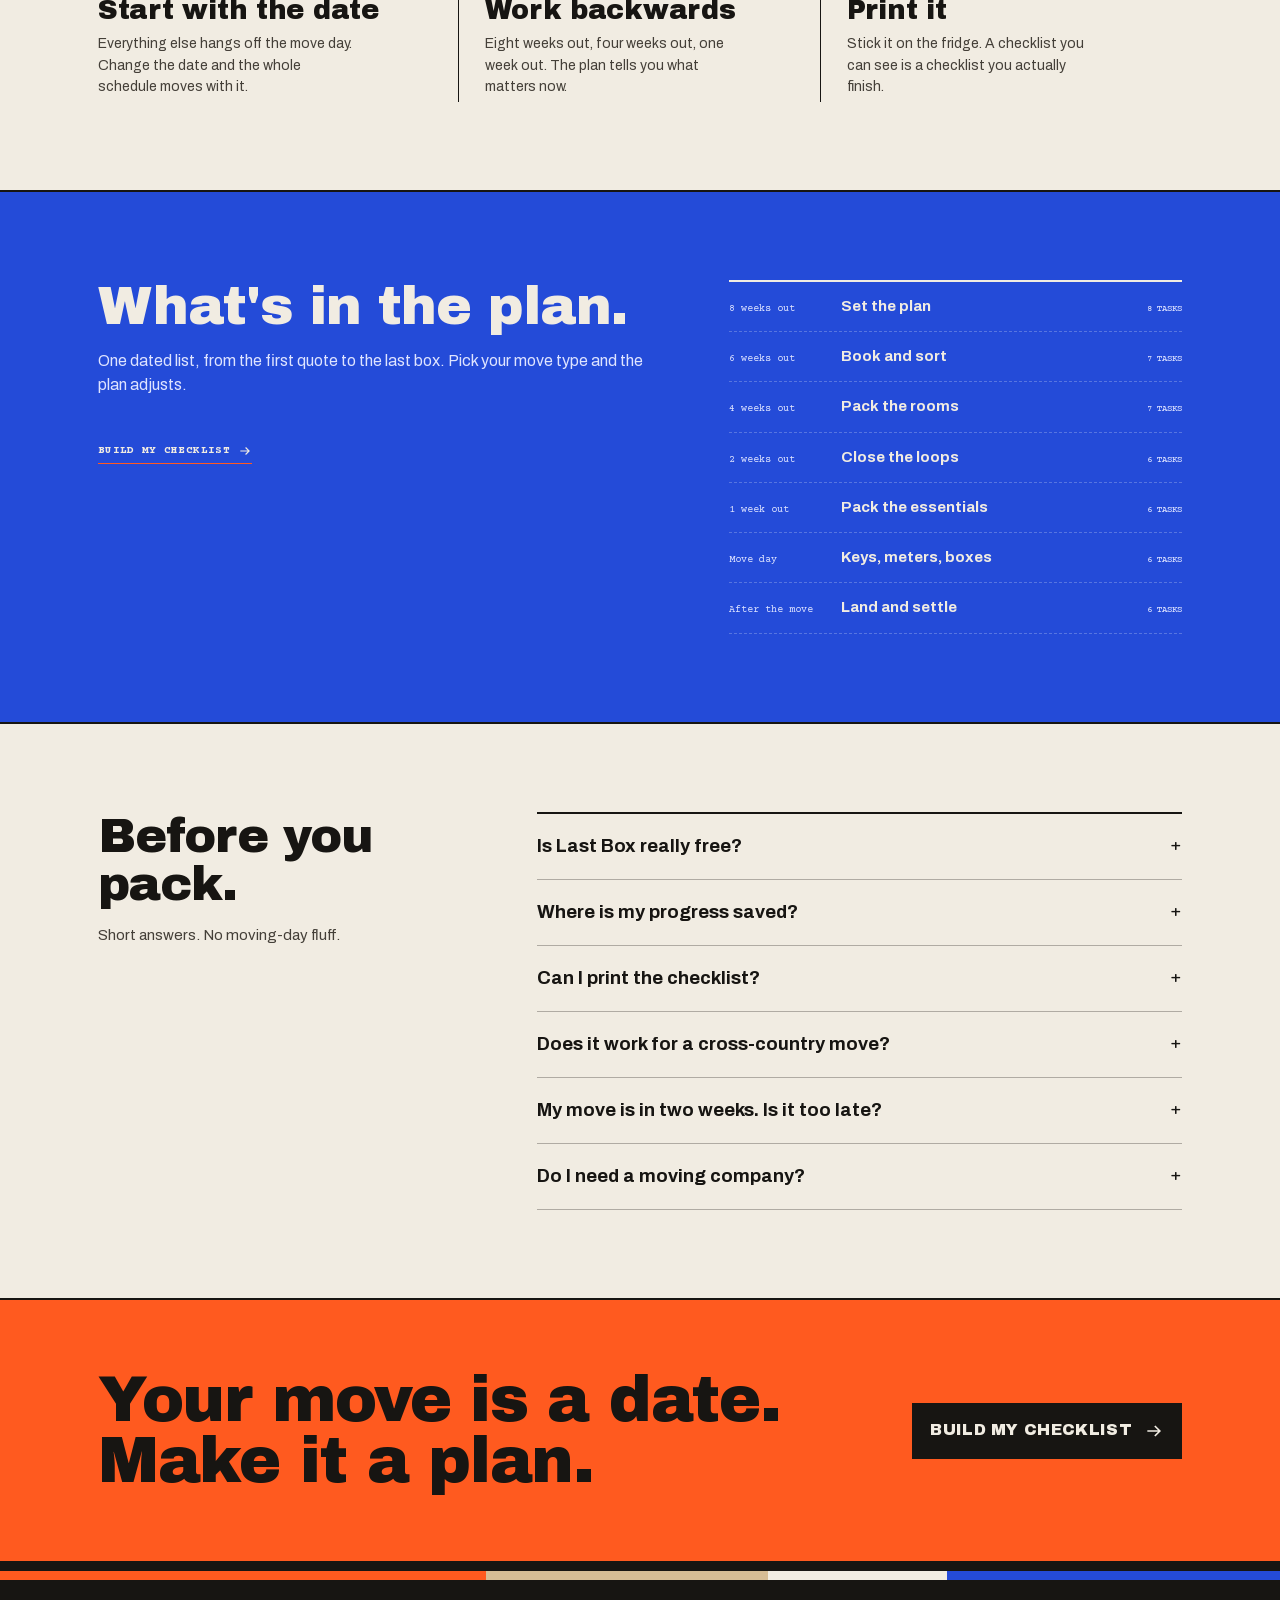
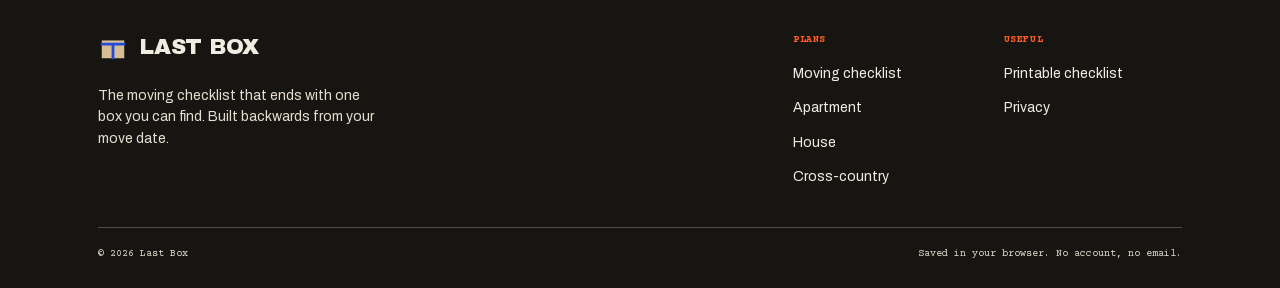
==== commit 569ed805: "Add GA4 analytics with consent" ====
--- a/index.html
+++ b/index.html
@@ -233,5 +233,7 @@
 </footer>
 <div class="toast" id="toast" role="status" aria-live="polite"></div>
 <script type="module" src="./assets/app.js"></script>
+<script>window.__GA__={id:"G-QT91VKFN8L",consentHref:"./privacy/"};</script>
+<script defer src="./assets/analytics.js"></script>
 </body>
 </html>
--- a/assets/styles.css
+++ b/assets/styles.css
@@ -46,6 +46,9 @@
   --mono: "Courier Prime", "Courier New", monospace;
   --max: 1180px;
   --gutter: clamp(20px, 4vw, 48px);
+  --consent-bg: #171512;
+  --consent-fg: #f1ece2;
+  --consent-accent: #ff5a1f;
   --ease: cubic-bezier(0.16, 1, 0.3, 1);
 }
 
